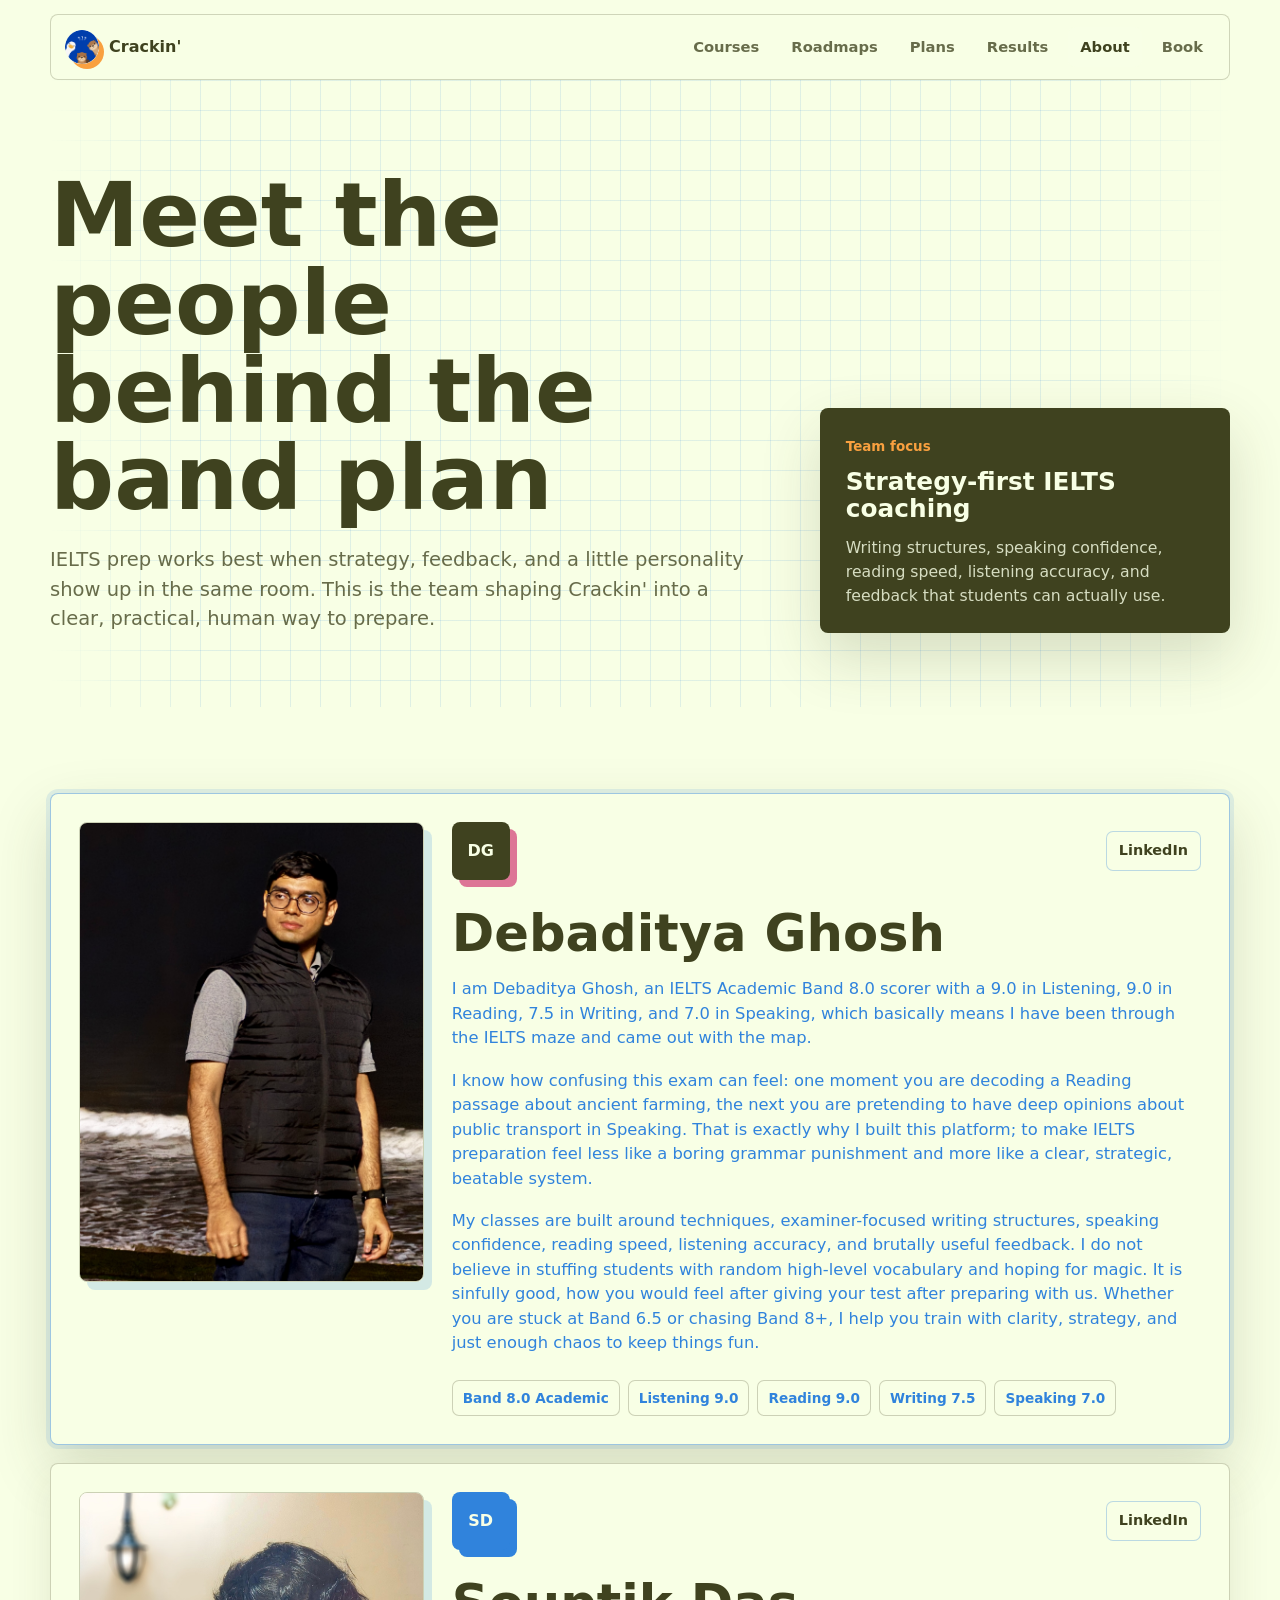
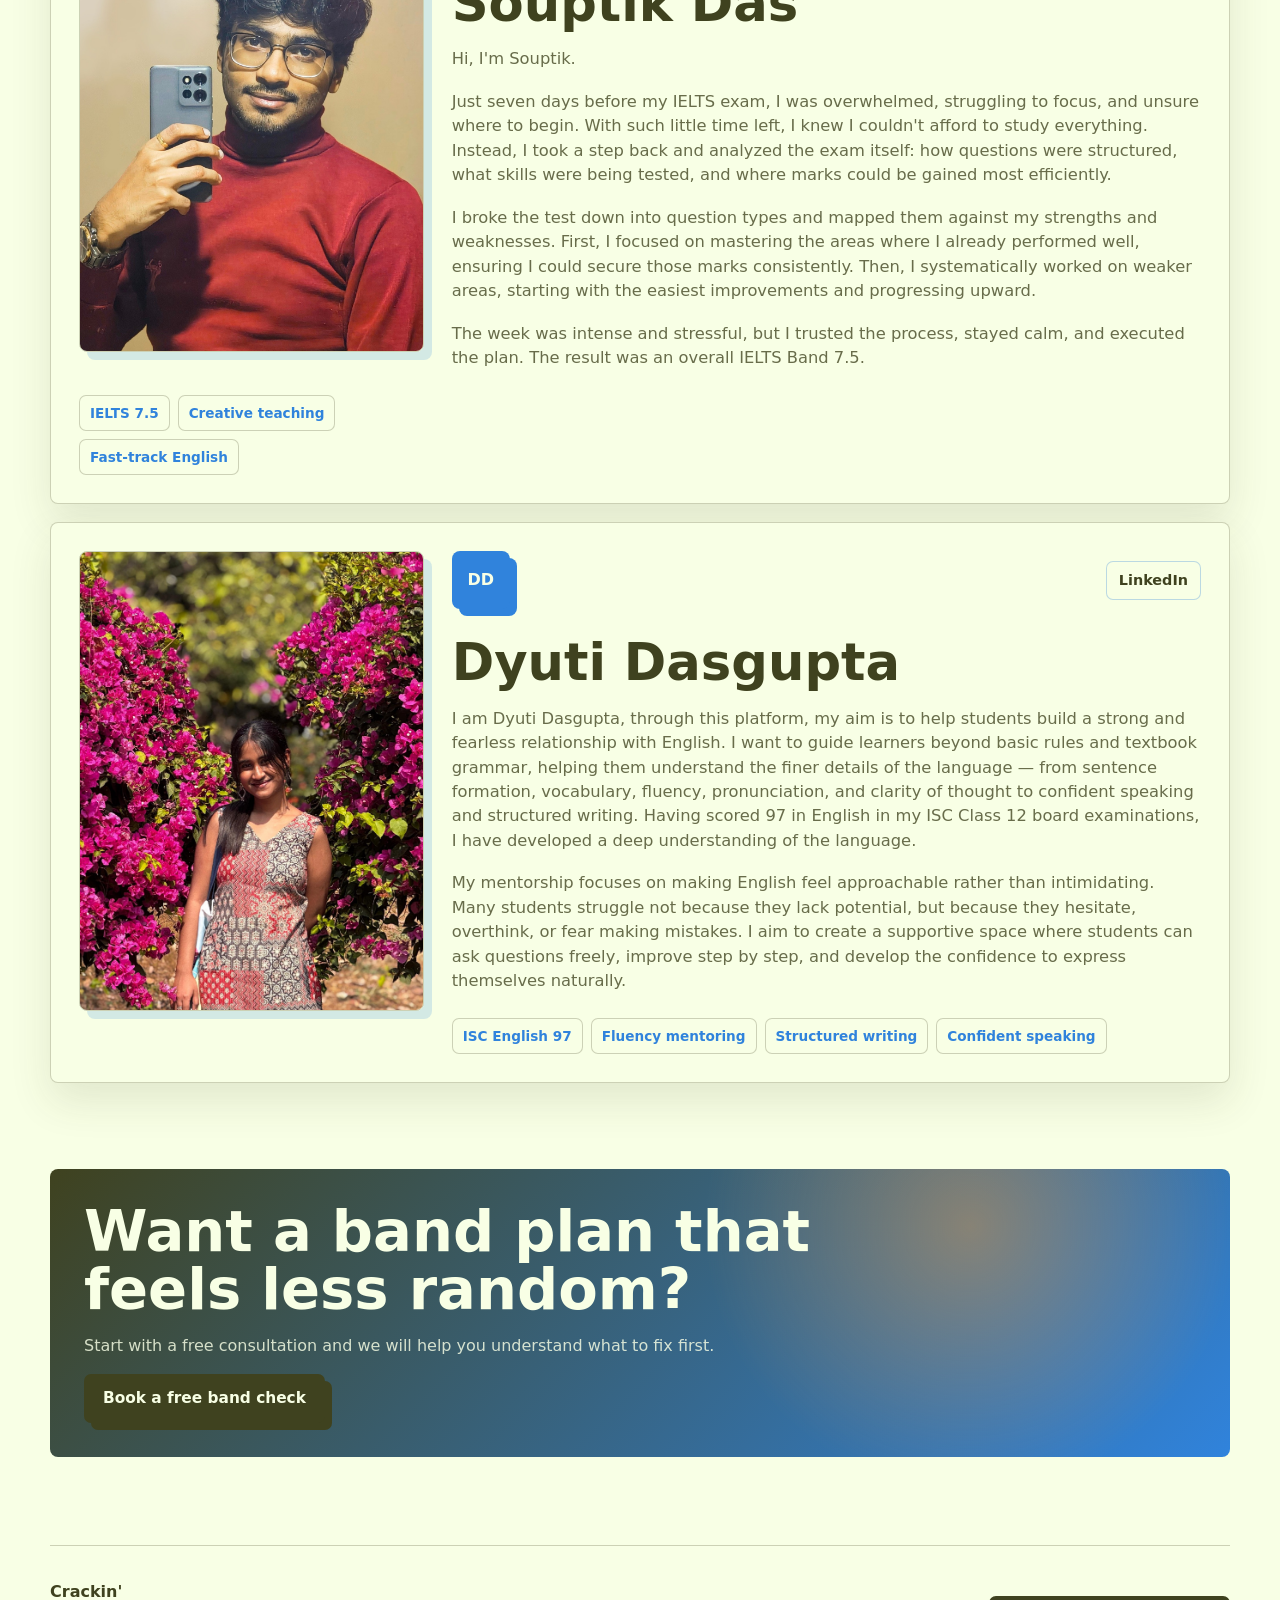
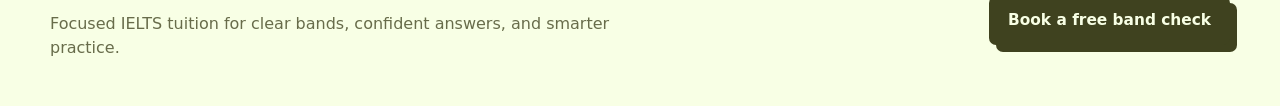
==== about.html @ 9bfbf30c "Initial Crackin IELTS website" ====
<!DOCTYPE html>
<html lang="en">
  <head>
    <meta charset="UTF-8" />
    <meta name="viewport" content="width=device-width, initial-scale=1.0" />
    <title>About | Crackin'</title>
    <meta
      name="description"
      content="Meet the Crackin' team: Dyuti Dasgupta, Debaditya Ghosh, and Souptik Das."
    />
    <link rel="icon" type="image/png" href="assets/logo.png" />
    <link rel="stylesheet" href="styles.css" />
  </head>
  <body>
    <header class="site-header" data-header>
      <a class="brand" href="index.html#top" aria-label="Crackin' home">
        <span class="brand-mark"><img src="assets/logo.png" alt="" aria-hidden="true" /></span>
        <span>Crackin'</span>
      </a>
      <button class="nav-toggle" type="button" aria-expanded="false" aria-controls="site-nav">
        <span></span>
        <span></span>
        <span></span>
      </button>
      <nav class="site-nav" id="site-nav">
        <a href="index.html#courses">Courses</a>
        <a href="index.html#paths">Roadmaps</a>
        <a href="index.html#plans">Plans</a>
        <a href="index.html#results">Results</a>
        <a class="active-link" href="about.html">About</a>
        <a href="index.html#consult">Book</a>
      </nav>
    </header>

    <main id="top">
      <section class="about-hero section-band">
        <div>
          <h1>Meet the people behind the band plan</h1>
          <p>
            IELTS prep works best when strategy, feedback, and a little personality show up in the same room.
            This is the team shaping Crackin' into a clear, practical, human way to prepare.
          </p>
        </div>
        <div class="about-panel">
          <span>Team focus</span>
          <strong>Strategy-first IELTS coaching</strong>
          <p>Writing structures, speaking confidence, reading speed, listening accuracy, and feedback that students can actually use.</p>
        </div>
      </section>

      <section class="people-section">
        <div class="person-card featured-person">
          <img class="person-photo debaditya-photo" src="assets/debaditya.jpg" alt="Debaditya Ghosh" loading="lazy" />
          <div class="person-topline">
            <span class="person-avatar">DG</span>
            <a class="linkedin-link" href="https://www.linkedin.com/in/debaditya-ghosh-296574241/" target="_blank" rel="noreferrer">LinkedIn</a>
          </div>
          <h2>Debaditya Ghosh</h2>
          <p>
            I am Debaditya Ghosh, an IELTS Academic Band 8.0 scorer with a 9.0 in Listening, 9.0 in Reading, 7.5 in Writing, and 7.0 in Speaking, which basically means I have been through the IELTS maze and came out with the map.
          </p>
          <p>
            I know how confusing this exam can feel: one moment you are decoding a Reading passage about ancient farming, the next you are pretending to have deep opinions about public transport in Speaking. That is exactly why I built this platform; to make IELTS preparation feel less like a boring grammar punishment and more like a clear, strategic, beatable system.
          </p>
          <p>
            My classes are built around techniques, examiner-focused writing structures, speaking confidence, reading speed, listening accuracy, and brutally useful feedback. I do not believe in stuffing students with random high-level vocabulary and hoping for magic. It is sinfully good, how you would feel after giving your test after preparing with us. Whether you are stuck at Band 6.5 or chasing Band 8+, I help you train with clarity, strategy, and just enough chaos to keep things fun.
          </p>
          <div class="person-tags" aria-label="Debaditya Ghosh IELTS scores">
            <span>Band 8.0 Academic</span>
            <span>Listening 9.0</span>
            <span>Reading 9.0</span>
            <span>Writing 7.5</span>
            <span>Speaking 7.0</span>
          </div>
        </div>

        <div class="person-card">
          <img class="person-photo souptik-photo" src="assets/souptik.jpg" alt="Souptik Das" loading="lazy" />
          <div class="person-topline">
            <span class="person-avatar">SD</span>
            <a class="linkedin-link" href="https://www.linkedin.com/in/souptik-das-/" target="_blank" rel="noreferrer">LinkedIn</a>
          </div>
          <h2>Souptik Das</h2>
          <p>
            Hi, I'm Souptik.
          </p>
          <p>
            Just seven days before my IELTS exam, I was overwhelmed, struggling to focus, and unsure where to begin. With such little time left, I knew I couldn't afford to study everything. Instead, I took a step back and analyzed the exam itself: how questions were structured, what skills were being tested, and where marks could be gained most efficiently.
          </p>
          <p>
            I broke the test down into question types and mapped them against my strengths and weaknesses. First, I focused on mastering the areas where I already performed well, ensuring I could secure those marks consistently. Then, I systematically worked on weaker areas, starting with the easiest improvements and progressing upward.
          </p>
          <p>
            The week was intense and stressful, but I trusted the process, stayed calm, and executed the plan. The result was an overall IELTS Band 7.5.
          </p>
          <div class="person-tags" aria-label="Souptik Das focus areas">
            <span>IELTS 7.5</span>
            <span>Creative teaching</span>
            <span>Fast-track English</span>
          </div>
        </div>

        <div class="person-card">
          <img class="person-photo dyuti-photo" src="assets/dyuti.jpeg" alt="Dyuti Dasgupta" loading="lazy" />
          <div class="person-topline">
            <span class="person-avatar">DD</span>
            <a class="linkedin-link" href="https://www.linkedin.com/in/dyuti-dasgupta/" target="_blank" rel="noreferrer">LinkedIn</a>
          </div>
          <h2>Dyuti Dasgupta</h2>
          <p>
            I am Dyuti Dasgupta, through this platform, my aim is to help students build a strong and fearless relationship with English. I want to guide learners beyond basic rules and textbook grammar, helping them understand the finer details of the language — from sentence formation, vocabulary, fluency, pronunciation, and clarity of thought to confident speaking and structured writing. Having scored 97 in English in my ISC Class 12 board examinations, I have developed a deep understanding of the language.
          </p>
          <p>
            My mentorship focuses on making English feel approachable rather than intimidating. Many students struggle not because they lack potential, but because they hesitate, overthink, or fear making mistakes. I aim to create a supportive space where students can ask questions freely, improve step by step, and develop the confidence to express themselves naturally.
          </p>
          <div class="person-tags" aria-label="Dyuti Dasgupta focus areas">
            <span>ISC English 97</span>
            <span>Fluency mentoring</span>
            <span>Structured writing</span>
            <span>Confident speaking</span>
          </div>
        </div>
      </section>

      <section class="about-cta">
        <h2>Want a band plan that feels less random?</h2>
        <p>Start with a free consultation and we will help you understand what to fix first.</p>
        <a class="button primary" href="index.html#consult">Book a free band check</a>
      </section>
    </main>

    <footer class="site-footer">
      <div>
        <strong>Crackin'</strong>
        <p>Focused IELTS tuition for clear bands, confident answers, and smarter practice.</p>
      </div>
      <a class="button primary" href="index.html#consult">Book a free band check</a>
    </footer>

    <script src="script.js"></script>
  </body>
</html>
---- styles.css ----
:root {
  --ink: #3f421f;
  --navy: #3083dc;
  --muted: rgba(63, 66, 31, 0.78);
  --line: rgba(63, 66, 31, 0.24);
  --paper: #f8ffe5;
  --soft: rgba(248, 255, 229, 0.72);
  --teal: #3083dc;
  --teal-dark: #3f421f;
  --coral: #dd7596;
  --amber: #f9a03f;
  --shadow: 0 24px 60px rgba(63, 66, 31, 0.18);
  --radius: 8px;
  --max: 1180px;
}

* {
  box-sizing: border-box;
}

html {
  scroll-behavior: smooth;
}

body {
  margin: 0;
  background: var(--paper);
  color: var(--ink);
  font-family: Inter, ui-sans-serif, system-ui, -apple-system, BlinkMacSystemFont, "Segoe UI", sans-serif;
  line-height: 1.5;
}

img {
  display: block;
  max-width: 100%;
}

a {
  color: inherit;
  text-decoration: none;
}

.site-header {
  position: sticky;
  top: 0;
  z-index: 20;
  display: flex;
  align-items: center;
  justify-content: space-between;
  gap: 24px;
  width: min(var(--max), calc(100% - 40px));
  margin: 14px auto 0;
  padding: 12px 14px;
  background: rgba(248, 255, 229, 0.92);
  border: 1px solid rgba(63, 66, 31, 0.22);
  border-radius: var(--radius);
  backdrop-filter: blur(18px);
}

.brand,
.site-nav {
  display: flex;
  align-items: center;
}

.brand {
  gap: 10px;
  font-weight: 850;
  letter-spacing: 0;
}

.brand-mark {
  display: grid;
  width: 34px;
  height: 34px;
  place-items: center;
  overflow: hidden;
  background: var(--paper);
  border-radius: 50%;
  box-shadow: 5px 5px 0 var(--amber);
}

.brand-mark img {
  width: 100%;
  height: 100%;
  object-fit: cover;
}

.site-nav {
  gap: 8px;
  color: var(--muted);
  font-size: 0.92rem;
  font-weight: 720;
}

.site-nav a {
  padding: 9px 12px;
  border-radius: 7px;
}

.site-nav a:hover,
.site-nav a:focus-visible {
  color: var(--ink);
  background: var(--soft);
}

.site-nav a.active-link {
  color: var(--ink);
  background: var(--soft);
}

.nav-toggle {
  display: none;
  width: 42px;
  height: 38px;
  border: 1px solid var(--line);
  background: var(--paper);
  border-radius: 7px;
}

.nav-toggle span {
  display: block;
  width: 18px;
  height: 2px;
  margin: 4px auto;
  background: var(--ink);
}

section,
.site-footer {
  width: min(var(--max), calc(100% - 40px));
  margin: 0 auto;
}

.section-band {
  position: relative;
}

.section-band::before {
  content: "";
  position: absolute;
  inset: 0;
  z-index: -1;
  background-image:
    linear-gradient(rgba(48, 131, 220, 0.12) 1px, transparent 1px),
    linear-gradient(90deg, rgba(48, 131, 220, 0.12) 1px, transparent 1px);
  background-size: 30px 30px;
  mask-image: linear-gradient(90deg, transparent, #3f421f 12%, #3f421f 88%, transparent);
}

.hero {
  display: grid;
  grid-template-columns: minmax(0, 1.08fr) minmax(420px, 0.92fr);
  align-items: center;
  gap: 52px;
  min-height: 720px;
  padding: 62px 0 56px;
}

.hero h1,
.about-hero h1,
.section-heading h2,
.path-intro h2,
.results-copy h2,
.consult-copy h2 {
  margin: 0;
  color: var(--ink);
  font-weight: 900;
  letter-spacing: 0;
  line-height: 0.98;
}

.hero h1 {
  max-width: 720px;
  font-size: clamp(3rem, 6.2vw, 5.45rem);
}

.about-hero {
  display: grid;
  grid-template-columns: minmax(0, 1.05fr) minmax(320px, 0.6fr);
  gap: 52px;
  align-items: end;
  padding: 92px 0 74px;
}

.about-hero h1 {
  max-width: 860px;
  font-size: clamp(3rem, 7vw, 6.1rem);
}

.about-hero p {
  max-width: 720px;
  margin: 22px 0 0;
  color: var(--muted);
  font-size: clamp(1.02rem, 1.7vw, 1.22rem);
}

.about-panel {
  padding: 26px;
  background: var(--ink);
  color: var(--paper);
  border-radius: var(--radius);
  box-shadow: var(--shadow);
}

.about-panel span {
  color: var(--amber);
  font-size: 0.84rem;
  font-weight: 850;
}

.about-panel strong {
  display: block;
  margin-top: 10px;
  font-size: 1.55rem;
  line-height: 1.1;
}

.about-panel p {
  margin-top: 14px;
  color: rgba(248, 255, 229, 0.82);
  font-size: 0.98rem;
}

.hero-copy p {
  max-width: 610px;
  margin: 24px 0 0;
  color: var(--muted);
  font-size: clamp(1.02rem, 1.7vw, 1.25rem);
}

.hero-actions,
.score-strip {
  display: flex;
  flex-wrap: wrap;
  gap: 12px;
}

.hero-actions {
  margin-top: 30px;
}

.button {
  display: inline-flex;
  align-items: center;
  justify-content: center;
  min-height: 46px;
  padding: 12px 18px;
  border: 1px solid transparent;
  border-radius: 7px;
  font-size: 0.96rem;
  font-weight: 820;
  transition: transform 180ms ease, box-shadow 180ms ease, background 180ms ease;
}

.button:hover,
.button:focus-visible {
  transform: translateY(-2px);
}

.button.primary {
  color: var(--paper);
  background: var(--teal-dark);
  box-shadow: 7px 7px 0 var(--ink);
}

.button.secondary {
  color: var(--ink);
  background: var(--paper);
  border-color: var(--line);
}

.button.whatsapp-button {
  color: #f8ffe5;
  background: #25d366;
  border-color: #128c4a;
  box-shadow: 7px 7px 0 var(--ink);
}

.score-strip {
  margin-top: 34px;
}

.score-strip span {
  display: flex;
  align-items: baseline;
  gap: 8px;
  min-height: 52px;
  padding: 10px 14px;
  background: var(--paper);
  border: 1px solid var(--line);
  border-radius: var(--radius);
  color: var(--muted);
  font-weight: 740;
}

.score-strip strong {
  color: var(--coral);
  font-size: 1.35rem;
}

.hero-media {
  position: relative;
  min-height: 540px;
}

.hero-media img {
  width: 100%;
  height: 540px;
  object-fit: cover;
  border-radius: var(--radius);
  box-shadow: var(--shadow);
}

.progress-card {
  position: absolute;
  right: -18px;
  bottom: 28px;
  width: min(230px, 54%);
  padding: 18px;
  background: var(--paper);
  border: 1px solid var(--line);
  border-radius: var(--radius);
  box-shadow: var(--shadow);
}

.progress-card span {
  color: var(--muted);
  font-size: 0.82rem;
  font-weight: 800;
}

.progress-card strong {
  display: block;
  margin-top: 4px;
  font-size: 1.45rem;
}

.mini-bars {
  display: grid;
  grid-template-columns: repeat(4, 1fr);
  align-items: end;
  gap: 7px;
  height: 70px;
  margin-top: 14px;
}

.mini-bars i {
  height: var(--h);
  background: linear-gradient(180deg, var(--coral), var(--teal));
  border-radius: 4px 4px 0 0;
}

.skill-overview,
.formats,
.plans,
.faq,
.people-section {
  padding: 86px 0;
}

.people-section {
  display: grid;
  grid-template-columns: 1fr;
  gap: 18px;
  align-items: start;
}

.person-card {
  display: grid;
  grid-template-columns: minmax(240px, 0.46fr) minmax(0, 1fr);
  gap: 0 28px;
  width: 100%;
  padding: 28px;
  background: var(--paper);
  border: 1px solid var(--line);
  border-radius: var(--radius);
  box-shadow: 0 18px 42px rgba(63, 66, 31, 0.12);
}

.person-card.featured-person {
  border-color: rgba(48, 131, 220, 0.46);
  box-shadow: 0 0 0 4px rgba(48, 131, 220, 0.12), var(--shadow);
}

.person-photo {
  display: block;
  width: 100%;
  aspect-ratio: 3 / 4;
  grid-row: 1 / span 6;
  object-fit: cover;
  object-position: center;
  border: 1px solid var(--line);
  border-radius: var(--radius);
  box-shadow: 8px 8px 0 rgba(48, 131, 220, 0.18);
}

.debaditya-photo {
  object-position: 54% 28%;
}

.souptik-photo {
  object-position: 50% 28%;
}

.dyuti-photo {
  object-position: 50% 45%;
}

.person-topline {
  display: flex;
  justify-content: space-between;
  gap: 14px;
  align-items: center;
  margin-bottom: 28px;
}

.person-avatar {
  display: grid;
  width: 58px;
  height: 58px;
  place-items: center;
  color: var(--paper);
  background: var(--navy);
  border-radius: var(--radius);
  box-shadow: 7px 7px 0 var(--teal);
  font-weight: 900;
}

.featured-person .person-avatar {
  background: var(--teal-dark);
  box-shadow: 7px 7px 0 var(--coral);
}

.linkedin-link {
  display: inline-flex;
  align-items: center;
  min-height: 38px;
  padding: 8px 12px;
  color: var(--teal-dark);
  background: var(--soft);
  border: 1px solid rgba(48, 131, 220, 0.3);
  border-radius: 7px;
  font-size: 0.9rem;
  font-weight: 850;
}

.linkedin-link:hover,
.linkedin-link:focus-visible {
  color: var(--paper);
  background: var(--teal-dark);
}

.person-card h2 {
  margin: 0;
  color: var(--ink);
  font-size: clamp(1.9rem, 4vw, 3.2rem);
  line-height: 1;
}

.person-card p {
  margin: 18px 0 0;
  color: var(--muted);
  font-size: 1.02rem;
}

.featured-person p {
  color: var(--navy);
}

.person-tags {
  display: flex;
  flex-wrap: wrap;
  gap: 8px;
  margin-top: 24px;
}

.person-tags span {
  display: inline-flex;
  align-items: center;
  min-height: 34px;
  padding: 7px 10px;
  color: var(--navy);
  background: var(--soft);
  border: 1px solid var(--line);
  border-radius: 7px;
  font-size: 0.85rem;
  font-weight: 820;
}

.about-cta {
  display: grid;
  gap: 16px;
  justify-items: start;
  margin-bottom: 88px;
  padding: 34px;
  color: var(--paper);
  background:
    radial-gradient(circle at 78% 20%, rgba(249, 160, 63, 0.42), transparent 28%),
    linear-gradient(135deg, #3f421f, #3083dc);
  border-radius: var(--radius);
}

.about-cta h2 {
  margin: 0;
  max-width: 780px;
  font-size: clamp(2rem, 4.5vw, 4rem);
  line-height: 1;
}

.about-cta p {
  max-width: 660px;
  margin: 0;
  color: rgba(248, 255, 229, 0.82);
}

.section-heading {
  display: grid;
  grid-template-columns: minmax(0, 0.9fr) minmax(280px, 0.7fr);
  gap: 48px;
  align-items: end;
  margin-bottom: 38px;
}

.section-heading.compact {
  max-width: 760px;
  display: block;
}

.section-heading h2,
.path-intro h2,
.results-copy h2,
.consult-copy h2 {
  font-size: clamp(2.25rem, 5vw, 4.4rem);
}

.section-heading p,
.path-intro p,
.results-copy p,
.consult-copy p {
  margin: 0;
  color: var(--muted);
  font-size: 1.05rem;
}

.section-heading.compact p {
  margin-top: 16px;
}

.skills-grid {
  display: grid;
  grid-template-columns: repeat(4, 1fr);
  gap: 14px;
}

.skill-card,
.format-board article,
.price-card,
.booking-form,
.score-panel {
  background: var(--paper);
  border: 1px solid var(--line);
  border-radius: var(--radius);
}

.skill-card {
  min-height: 248px;
  padding: 24px;
  transition: transform 180ms ease, border-color 180ms ease;
}

.skill-card:hover {
  transform: translateY(-4px);
  border-color: var(--teal);
}

.skill-icon {
  display: grid;
  width: 42px;
  height: 42px;
  place-items: center;
  margin-bottom: 52px;
  color: var(--paper);
  background: var(--navy);
  border-radius: 7px;
  font-weight: 900;
}

.skill-card h3,
.format-board h3,
.path-row h3,
.price-card h3 {
  margin: 0;
  font-size: 1.28rem;
  line-height: 1.12;
}

.skill-card p,
.format-board p,
.path-row p,
.price-card p,
.faq p {
  color: var(--muted);
}

.paths,
.results,
.consult {
  display: grid;
  grid-template-columns: 0.85fr 1.15fr;
  gap: 54px;
  padding: 88px 0;
  align-items: start;
}

.path-intro {
  position: sticky;
  top: 104px;
}

.path-intro p,
.results-copy p,
.consult-copy p {
  margin-top: 18px;
}

.path-list {
  display: grid;
  gap: 14px;
}

.path-row {
  display: grid;
  grid-template-columns: 46px 1fr auto;
  gap: 18px;
  align-items: center;
  padding: 22px;
  background: var(--ink);
  color: var(--paper);
  border-radius: var(--radius);
}

.path-row:nth-child(2) {
  background: #1f65ad;
}

.path-row:nth-child(3) {
  background: var(--paper);
  color: var(--ink);
  border: 1px solid var(--line);
}

.path-row:nth-child(4) {
  color: var(--ink);
  background: #f1b2c5;
  border: 1px solid rgba(63, 66, 31, 0.24);
}

.path-row > span {
  color: var(--amber);
  font-weight: 900;
}

.path-row p {
  margin: 7px 0 0;
  color: currentColor;
  opacity: 0.9;
}

.path-row .best-for {
  margin-top: 12px;
  opacity: 1;
}

.path-row .best-for strong {
  color: var(--amber);
}

.path-row:nth-child(3) .best-for strong {
  color: var(--coral);
}

.path-row:nth-child(4) > span,
.path-row:nth-child(4) .best-for strong {
  color: var(--ink);
}

.path-row a {
  display: grid;
  width: 44px;
  height: 44px;
  place-items: center;
  color: var(--ink);
  background: var(--amber);
  border-radius: 50%;
  font-weight: 900;
}

.path-row:nth-child(4) a {
  color: var(--paper);
  background: var(--ink);
}

.format-board {
  display: grid;
  grid-template-columns: 1fr 1fr 1fr;
  gap: 14px;
  margin-top: 34px;
}

.format-board article {
  padding: 26px;
}

.format-board span {
  display: inline-flex;
  margin-top: 18px;
  color: var(--teal-dark);
  font-weight: 850;
}

.tutors {
  display: grid;
  grid-template-columns: 0.86fr 1.14fr;
  gap: 34px;
  align-items: center;
  padding: 34px;
  color: var(--paper);
  background:
    radial-gradient(circle at 12% 18%, rgba(221, 117, 150, 0.38), transparent 26%),
    linear-gradient(135deg, #3f421f, #3083dc);
  border-radius: var(--radius);
  box-shadow: var(--shadow);
}

.tutors h2 {
  margin: 0;
  max-width: 520px;
  font-size: clamp(2rem, 4vw, 3.4rem);
  line-height: 1.02;
}

.tutors p {
  max-width: 560px;
  margin: 16px 0 0;
  color: rgba(248, 255, 229, 0.82);
}

.tutor-stats {
  display: grid;
  grid-template-columns: repeat(4, 1fr);
  gap: 1px;
  overflow: hidden;
  border: 1px solid rgba(248, 255, 229, 0.34);
  border-radius: var(--radius);
}

.tutor-stats span {
  display: grid;
  gap: 8px;
  min-height: 148px;
  align-content: center;
  padding: 18px;
  background: rgba(248, 255, 229, 0.1);
  color: rgba(248, 255, 229, 0.78);
  font-weight: 720;
}

.tutor-stats strong {
  color: var(--paper);
  font-size: 1.15rem;
  line-height: 1.12;
}

.proof-list {
  display: grid;
  gap: 10px;
  margin-top: 28px;
}

.proof-list span {
  padding-left: 26px;
  background: linear-gradient(var(--teal), var(--teal)) left 0.72em / 14px 3px no-repeat;
  color: var(--navy);
  font-weight: 760;
}

.score-panel {
  padding: 28px;
  box-shadow: var(--shadow);
}

.score-panel h3 {
  margin: 0;
  color: var(--ink);
  font-size: 1.35rem;
}

.force-panel p {
  margin: 16px 0 0;
  color: var(--muted);
  font-size: 1rem;
}

.plan-switcher {
  display: flex;
  gap: 8px;
  width: fit-content;
  margin: -12px auto 26px;
  padding: 5px;
  background: var(--soft);
  border: 1px solid var(--line);
  border-radius: var(--radius);
}

.plan-switcher button {
  min-width: 112px;
  padding: 10px 14px;
  color: var(--muted);
  background: transparent;
  border: 0;
  border-radius: 6px;
  font: inherit;
  font-size: 0.92rem;
  font-weight: 830;
  cursor: pointer;
}

.plan-switcher button.active {
  color: var(--paper);
  background: var(--ink);
}

.pricing-grid {
  display: grid;
  grid-template-columns: repeat(2, minmax(0, 1fr));
  gap: 18px;
}

.price-card {
  display: flex;
  flex-direction: column;
  min-height: 520px;
  padding: 30px;
}

.price-card.selected {
  border: 2px solid var(--teal);
  box-shadow: 0 0 0 6px rgba(48, 131, 220, 0.18), var(--shadow);
}

.price {
  display: grid;
  gap: 2px;
  margin: 22px 0 0;
  color: var(--ink) !important;
  font-size: clamp(2.15rem, 4vw, 3.4rem);
  font-weight: 900;
  line-height: 1;
}

.price span {
  color: var(--muted);
  font-size: 0.95rem;
  font-weight: 750;
}

.price-card ul {
  display: grid;
  gap: 9px;
  margin: 18px 0 24px;
  padding: 0;
  list-style: none;
}

.price-card li {
  padding-left: 23px;
  background: radial-gradient(circle, var(--teal) 0 4px, transparent 5px) left 0.65em / 12px 12px no-repeat;
}

.price-card li strong,
.booster-list h4 {
  color: var(--ink);
}

.booster-list {
  display: grid;
  gap: 12px;
  margin-top: 18px;
}

.booster-list div {
  padding: 14px;
  background: var(--soft);
  border: 1px solid var(--line);
  border-radius: var(--radius);
}

.booster-list h4 {
  margin: 0;
  font-size: 0.98rem;
}

.booster-list p {
  margin-top: 8px;
  font-size: 0.94rem;
}

.price-card .button {
  margin-top: auto;
  color: var(--paper);
  background: var(--ink);
  border-color: var(--ink);
  box-shadow: 7px 7px 0 rgba(63, 66, 31, 0.34);
}

.consult {
  align-items: center;
}

.contact-details {
  display: grid;
  gap: 14px;
  margin-top: 30px;
}

.contact-details div {
  display: grid;
  grid-template-columns: 110px 1fr;
  gap: 12px;
  padding: 14px 0;
  border-bottom: 1px solid var(--line);
}

.contact-details dt {
  color: var(--muted);
  font-weight: 820;
}

.contact-details dd {
  margin: 0;
  color: var(--ink);
  font-weight: 760;
}

.contact-details a {
  color: var(--teal-dark);
}

.contact-details a:hover,
.contact-details a:focus-visible {
  text-decoration: underline;
}

.booking-form {
  display: grid;
  grid-template-columns: 1fr 1fr;
  gap: 16px;
  padding: 26px;
  box-shadow: var(--shadow);
}

label {
  display: grid;
  gap: 8px;
  color: var(--navy);
  font-size: 0.9rem;
  font-weight: 820;
}

.full {
  grid-column: 1 / -1;
}

input,
select,
textarea {
  width: 100%;
  border: 1px solid var(--line);
  border-radius: 7px;
  padding: 12px 13px;
  background: var(--paper);
  color: var(--ink);
  font: inherit;
  font-size: 0.96rem;
}

input:focus,
select:focus,
textarea:focus {
  outline: 3px solid rgba(48, 131, 220, 0.24);
  border-color: var(--teal);
}

.form-status {
  min-height: 24px;
  margin: 0;
  color: var(--teal-dark);
  font-weight: 830;
}

.faq-list {
  max-width: 870px;
  margin: 34px auto 0;
}

details {
  border-top: 1px solid var(--line);
}

details:last-child {
  border-bottom: 1px solid var(--line);
}

summary {
  cursor: pointer;
  padding: 20px 0;
  color: var(--ink);
  font-size: 1.1rem;
  font-weight: 850;
}

details p {
  margin: -6px 0 20px;
}

.site-footer {
  display: flex;
  justify-content: space-between;
  gap: 24px;
  align-items: center;
  padding: 34px 0 46px;
  border-top: 1px solid var(--line);
}

.site-footer p {
  max-width: 560px;
  margin: 8px 0 0;
  color: var(--muted);
}

@media (max-width: 980px) {
  .hero,
  .about-hero,
  .paths,
  .results,
  .consult,
  .tutors,
  .people-section,
  .section-heading,
  .skills-grid,
  .format-board,
  .pricing-grid {
    grid-template-columns: 1fr;
  }

  .hero {
    min-height: auto;
  }

  .hero-media {
    min-height: 420px;
  }

  .hero-media img {
    height: 420px;
  }

  .path-intro {
    position: static;
  }

  .skills-grid {
    grid-template-columns: repeat(2, 1fr);
  }

  .tutor-stats {
    grid-template-columns: repeat(2, 1fr);
  }
}

@media (max-width: 720px) {
  .site-header,
  section,
  .site-footer {
    width: min(100% - 28px, var(--max));
  }

  .site-header {
    align-items: flex-start;
  }

  .nav-toggle {
    display: block;
    flex: 0 0 auto;
  }

  .site-nav {
    position: absolute;
    top: calc(100% + 8px);
    right: 0;
    left: 0;
    display: none;
    flex-direction: column;
    align-items: stretch;
    padding: 10px;
    background: var(--paper);
    border: 1px solid var(--line);
    border-radius: var(--radius);
    box-shadow: var(--shadow);
  }

  .site-nav.open {
    display: flex;
  }

  .site-nav a {
    padding: 12px;
  }

  .hero {
    gap: 34px;
    padding-top: 42px;
  }

  .hero h1 {
    font-size: clamp(2.55rem, 12vw, 3.7rem);
  }

  .score-strip {
    display: grid;
    grid-template-columns: repeat(3, minmax(0, 1fr));
    gap: 8px;
  }

  .score-strip span {
    align-items: flex-start;
    min-height: 86px;
    padding: 10px;
    font-size: 0.88rem;
    flex-direction: column;
    gap: 2px;
  }

  .score-strip strong {
    font-size: 1.28rem;
  }

  .hero-media,
  .hero-media img {
    min-height: 0;
    height: 330px;
  }

  .progress-card {
    right: 10px;
    bottom: -30px;
  }

  .skill-overview,
  .formats,
  .plans,
  .faq,
  .people-section,
  .paths,
  .results,
  .consult {
    padding: 70px 0;
  }

  .about-hero {
    gap: 30px;
    padding-top: 56px;
  }

  .about-hero h1 {
    font-size: clamp(2.55rem, 12vw, 4rem);
  }

  .person-card.featured-person {
    grid-row: auto;
  }

  .person-card {
    display: block;
    padding: 22px;
  }

  .person-photo {
    aspect-ratio: 4 / 3;
    margin-bottom: 22px;
  }

  .about-cta {
    margin-bottom: 70px;
    padding: 24px;
  }

  .tutors {
    padding: 24px;
  }

  .skills-grid,
  .booking-form,
  .tutor-stats {
    grid-template-columns: 1fr;
  }

  .path-row {
    grid-template-columns: 36px 1fr;
  }

  .path-row a {
    grid-column: 2;
    width: auto;
    height: 40px;
    border-radius: 7px;
  }

  .plan-switcher {
    width: 100%;
    overflow-x: auto;
  }

  .plan-switcher button {
    flex: 1 0 112px;
  }

  .contact-details div {
    grid-template-columns: 1fr;
  }

  .site-footer {
    align-items: flex-start;
    flex-direction: column;
  }
}

@media (prefers-reduced-motion: reduce) {
  *,
  *::before,
  *::after {
    scroll-behavior: auto !important;
    transition: none !important;
  }
}
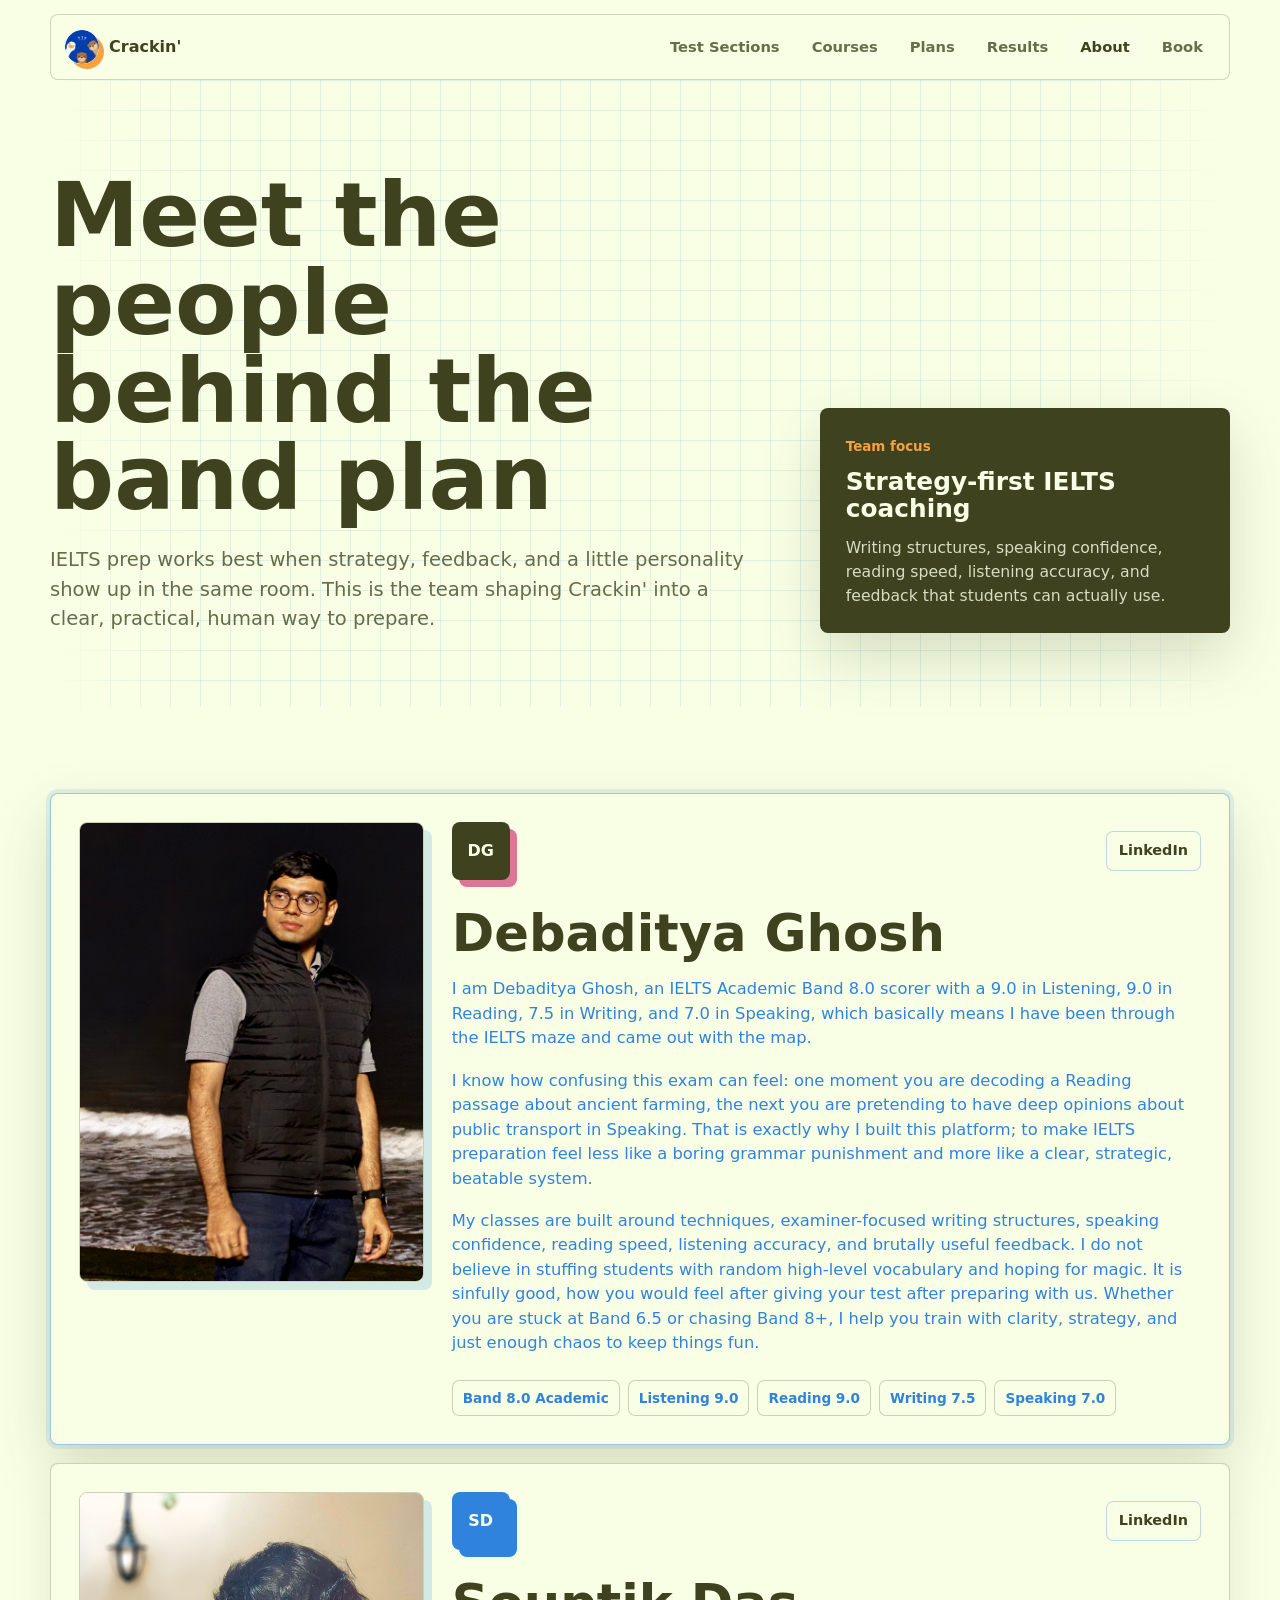
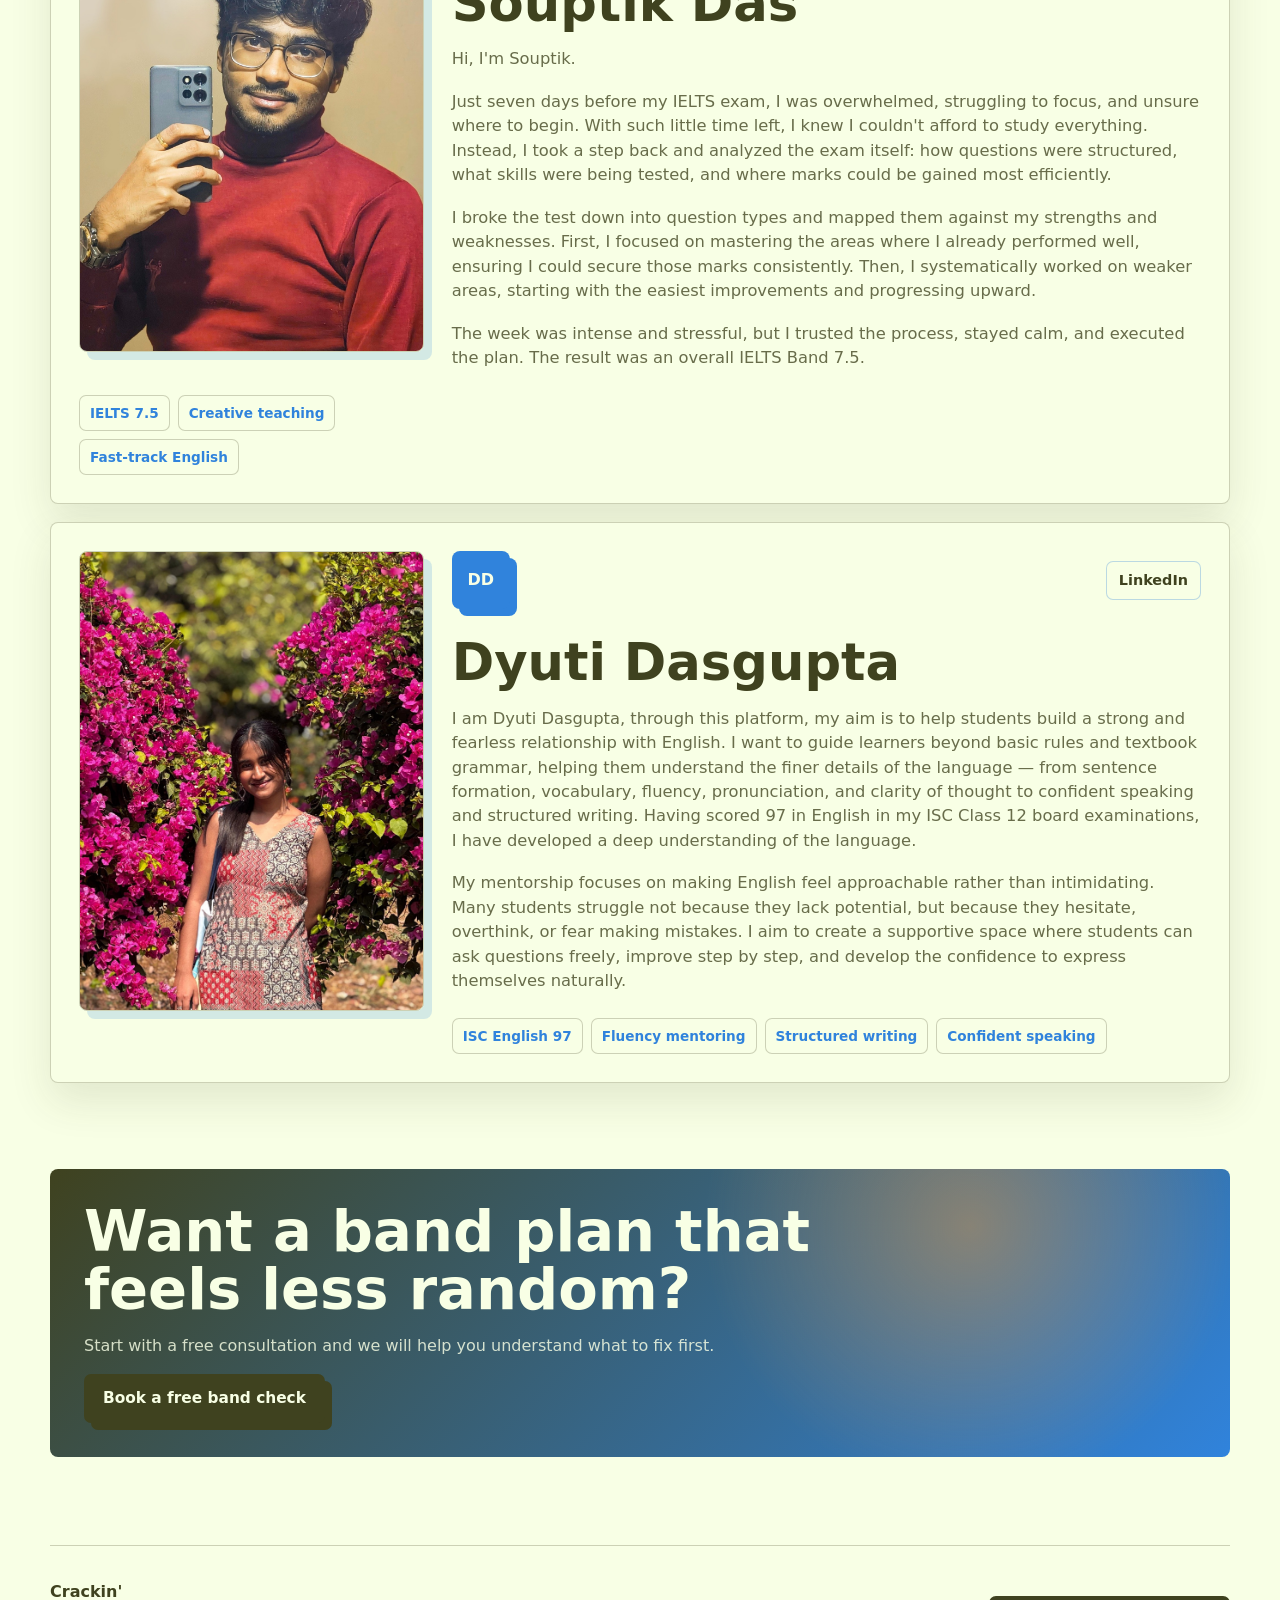
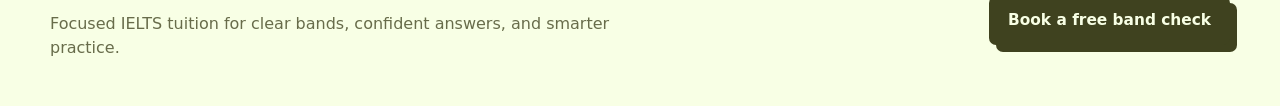
==== commit 1ffa67ac: "Update homepage course flow" ====
--- a/about.html
+++ b/about.html
@@ -23,8 +23,8 @@
         <span></span>
       </button>
       <nav class="site-nav" id="site-nav">
-        <a href="index.html#courses">Courses</a>
-        <a href="index.html#paths">Roadmaps</a>
+        <a href="index.html#test-sections">Test Sections</a>
+        <a href="index.html#paths">Courses</a>
         <a href="index.html#plans">Plans</a>
         <a href="index.html#results">Results</a>
         <a class="active-link" href="about.html">About</a>
--- a/styles.css
+++ b/styles.css
@@ -153,8 +153,8 @@
   grid-template-columns: minmax(0, 1.08fr) minmax(420px, 0.92fr);
   align-items: center;
   gap: 52px;
-  min-height: 720px;
-  padding: 62px 0 56px;
+  min-height: 640px;
+  padding: 34px 0 50px;
 }
 
 .hero h1,
@@ -359,6 +359,14 @@
   padding: 86px 0;
 }
 
+.skill-overview,
+.paths,
+.plans,
+.results,
+.consult {
+  scroll-margin-top: 104px;
+}
+
 .people-section {
   display: grid;
   grid-template-columns: 1fr;
@@ -613,6 +621,28 @@
   align-items: start;
 }
 
+.force-section {
+  padding: 52px 0 0;
+}
+
+.force-panel {
+  max-width: 1040px;
+  margin: 0 auto;
+  padding: 34px;
+  background: var(--paper);
+  border: 1px solid var(--line);
+  border-radius: var(--radius);
+  box-shadow: var(--shadow);
+}
+
+.force-panel h2 {
+  max-width: 760px;
+  margin: 0;
+  color: var(--ink);
+  font-size: clamp(2.15rem, 4.8vw, 4.1rem);
+  line-height: 1.02;
+}
+
 .path-intro {
   position: sticky;
   top: 104px;
@@ -776,6 +806,16 @@
   display: grid;
   gap: 10px;
   margin-top: 28px;
+}
+
+.proof-card {
+  align-self: center;
+  margin-top: 0;
+  padding: 28px;
+  background: var(--paper);
+  border: 1px solid var(--line);
+  border-radius: var(--radius);
+  box-shadow: var(--shadow);
 }
 
 .proof-list span {
@@ -1044,6 +1084,7 @@
   .about-hero,
   .paths,
   .results,
+  .force-section,
   .consult,
   .tutors,
   .people-section,
@@ -1056,6 +1097,7 @@
 
   .hero {
     min-height: auto;
+    padding-top: 28px;
   }
 
   .hero-media {
@@ -1120,7 +1162,8 @@
 
   .hero {
     gap: 34px;
-    padding-top: 42px;
+    padding-top: 24px;
+    padding-bottom: 42px;
   }
 
   .hero h1 {
@@ -1162,10 +1205,15 @@
   .plans,
   .faq,
   .people-section,
+  .force-section,
   .paths,
   .results,
   .consult {
     padding: 70px 0;
+  }
+
+  .force-section {
+    padding-top: 34px;
   }
 
   .about-hero {
